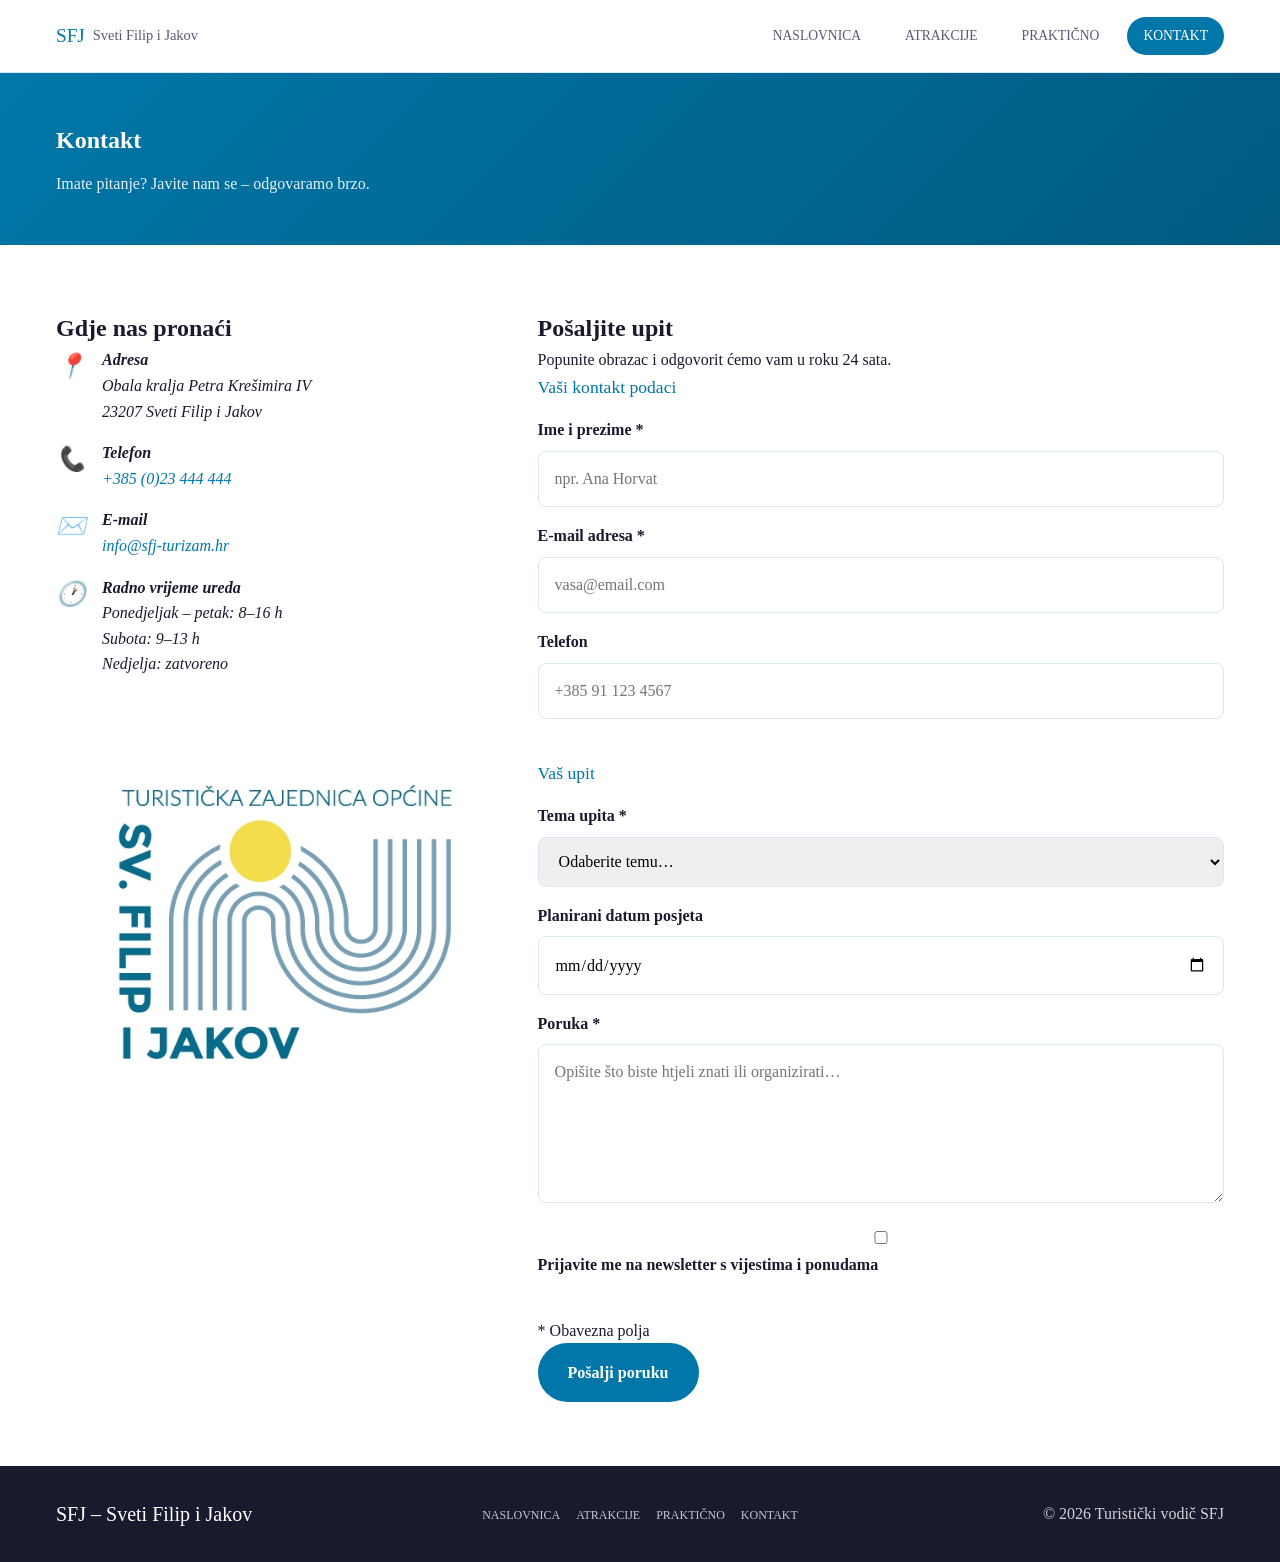
==== kontakt.html @ 4f125524 "Add files via upload Uploadanje koda iz vscodea" ====
<!DOCTYPE html>
<html lang="hr">
<head>
  <meta charset="UTF-8">
  <meta name="viewport" content="width=device-width, initial-scale=1.0">
  <meta name="description" content="Kontaktirajte turistički vodič Svetog Filipa i Jakova – pošaljite upit, prijavite se na newsletter ili zatražite personalizirane preporuke.">
  <meta name="author" content="Turistički vodič SFJ">
  <meta property="og:title" content="Kontakt – Sveti Filip i Jakov">
  <meta property="og:description" content="Pošaljite nam upit ili se prijavite na naš newsletter.">
  <meta property="og:image" content="img/og-preview.jpg">
  <meta property="og:type" content="website">
  <link rel="icon" href="img/favicon.ico">
  <title>Kontakt – Sveti Filip i Jakov</title>
  <link rel="stylesheet" href="css/style.css">
</head>
<body>

  <header class="site-header">
    <div class="container header-inner">
      <a href="index.html" class="logo" aria-label="Sveti Filip i Jakov – povratak na naslovnicu">
        <span class="logo-accent">SFJ</span>
        <span class="logo-text">Sveti Filip i Jakov</span>
      </a>

      <input type="checkbox" id="nav-toggle" class="nav-toggle" aria-hidden="true">
      <label for="nav-toggle" class="hamburger" aria-label="Otvori/zatvori izbornik">
        <span></span><span></span><span></span>
      </label>

      <nav class="main-nav" aria-label="Glavna navigacija">
        <ul>
          <li><a href="index.html" >Naslovnica</a></li>
          <li><a href="mjesta.html" >Atrakcije</a></li>
          <li><a href="prakticno.html" >Praktično</a></li>
          <li><a href="kontakt.html" class="active" aria-current="page">Kontakt</a></li>
        </ul>
      </nav>
    </div>
  </header>

  <main id="main-content">

    <section class="page-hero" aria-label="Zaglavlje stranice">
      <div class="container">
        <h1>Kontakt</h1>
        <p class="page-subtitle">Imate pitanje? Javite nam se – odgovaramo brzo.</p>
      </div>
    </section>

    <section class="section" aria-labelledby="kontakt-form-heading">
      <div class="container contact-layout">

        <div class="contact-info">
          <h2 id="kontakt-info-heading">Gdje nas pronaći</h2>
          <address>
            <div class="contact-detail">
              <span class="contact-icon" aria-hidden="true">📍</span>
              <div>
                <strong>Adresa</strong>
                <p>Obala kralja Petra Krešimira IV<br>23207 Sveti Filip i Jakov</p>
              </div>
            </div>
            <div class="contact-detail">
              <span class="contact-icon" aria-hidden="true">📞</span>
              <div>
                <strong>Telefon</strong>
                <p><a href="tel:+385234444444">+385 (0)23 444 444</a></p>
              </div>
            </div>
            <div class="contact-detail">
              <span class="contact-icon" aria-hidden="true">✉️</span>
              <div>
                <strong>E-mail</strong>
                <p><a href="mailto:info@sfj-turizam.hr">info@sfj-turizam.hr</a></p>
              </div>
            </div>
            <div class="contact-detail">
              <span class="contact-icon" aria-hidden="true">🕐</span>
              <div>
                <strong>Radno vrijeme ureda</strong>
                <p>Ponedjeljak – petak: 8–16 h<br>Subota: 9–13 h<br>Nedjelja: zatvoreno</p>
              </div>
            </div>
          </address>

          <div class="contact-img-wrap">
            <img src="img/ured.jpg" alt="Turistički ured Svetog Filipa i Jakova" loading="lazy">
          </div>
        </div>

        <div class="contact-form-wrap">
          <h2 id="kontakt-form-heading">Pošaljite upit</h2>
          <p>Popunite obrazac i odgovorit ćemo vam u roku 24 sata.</p>

          <form class="contact-form" novalidate>
            <fieldset>
              <legend>Vaši kontakt podaci</legend>

              <div class="form-group">
                <label for="ime">Ime i prezime <span class="required-mark" aria-hidden="true">*</span></label>
                <input
                  type="text"
                  id="ime"
                  name="ime"
                  autocomplete="name"
                  required
                  placeholder="npr. Ana Horvat"
                  aria-required="true"
                >
              </div>

              <div class="form-group">
                <label for="email">E-mail adresa <span class="required-mark" aria-hidden="true">*</span></label>
                <input
                  type="email"
                  id="email"
                  name="email"
                  autocomplete="email"
                  required
                  placeholder="vasa@email.com"
                  aria-required="true"
                >
              </div>

              <div class="form-group">
                <label for="telefon">Telefon</label>
                <input
                  type="tel"
                  id="telefon"
                  name="telefon"
                  autocomplete="tel"
                  placeholder="+385 91 123 4567"
                >
              </div>
            </fieldset>

            <fieldset>
              <legend>Vaš upit</legend>

              <div class="form-group">
                <label for="tema">Tema upita <span class="required-mark" aria-hidden="true">*</span></label>
                <select id="tema" name="tema" required aria-required="true">
                  <option value="" disabled selected>Odaberite temu…</option>
                  <option value="smjestaj">Smještaj i rezervacije</option>
                  <option value="atrakcije">Atrakcije i aktivnosti</option>
                  <option value="prijevoz">Prijevoz i dostupnost</option>
                  <option value="dogadjaji">Događaji i festivali</option>
                  <option value="ostalo">Ostalo</option>
                </select>
              </div>

              <div class="form-group">
                <label for="datum">Planirani datum posjeta</label>
                <input
                  type="date"
                  id="datum"
                  name="datum"
                  min="2026-01-01"
                >
              </div>

              <div class="form-group">
                <label for="poruka">Poruka <span class="required-mark" aria-hidden="true">*</span></label>
                <textarea
                  id="poruka"
                  name="poruka"
                  rows="5"
                  required
                  aria-required="true"
                  placeholder="Opišite što biste htjeli znati ili organizirati…"
                ></textarea>
              </div>

              <div class="form-group form-group--checkbox">
                <input type="checkbox" id="newsletter" name="newsletter">
                <label for="newsletter">Prijavite me na newsletter s vijestima i ponudama</label>
              </div>
            </fieldset>

            <p class="required-note"><span aria-hidden="true">*</span> Obavezna polja</p>

            <button type="submit" class="btn btn-primary btn--full">Pošalji poruku</button>
          </form>
        </div>

      </div>
    </section>

  </main>

  <footer class="site-footer">
    <div class="container footer-inner">
      <p class="footer-brand">SFJ – Sveti Filip i Jakov</p>
      <nav aria-label="Footer navigacija">
        <ul class="footer-nav">
          <li><a href="index.html">Naslovnica</a></li>
          <li><a href="mjesta.html">Atrakcije</a></li>
          <li><a href="prakticno.html">Praktično</a></li>
          <li><a href="kontakt.html">Kontakt</a></li>
        </ul>
      </nav>
      <p class="footer-copy">© 2026 Turistički vodič SFJ</p>
    </div>
  </footer>

</body>
</html>
---- css/style.css ----
﻿:root {
  --color-sea: #0077a8;
  --color-sea-dark: #005a80;
  --color-sand: #f5efe6;
  --color-stone: #8b7355;
  --color-text: #1a1a2e;
  --color-muted: #5a5a72;
  --color-white: #ffffff;
  --color-border: #d8e8f0;
  --color-accent: #e85d04;
  --font-display: 'Playfair Display', Georgia, serif;
  --font-body: 'Source Serif 4', Georgia, serif;
  --radius: 8px;
  --radius-full: 9999px;
  --max-width: 1200px;
}

* {
  box-sizing: border-box;
  margin: 0;
  padding: 0;
}

html, body {
  width: 100%;
}

body {
  font-family: var(--font-body);
  font-size: 1rem;
  line-height: 1.6;
  color: var(--color-text);
  background: var(--color-white);
}

img {
  max-width: 100%;
  height: auto;
  display: block;
}

a {
  color: var(--color-sea);
  text-decoration: none;
}

ul {
  list-style: none;
}

button,
input,
select,
textarea {
  font: inherit;
}

.container {
  max-width: var(--max-width);
  margin: 0 auto;
  padding: 0 1rem;
}

.section {
  padding: 4rem 0;
}

.bg-light {
  background: var(--color-sand);
}

.site-header {
  position: sticky;
  top: 0;
  z-index: 10;
  background: var(--color-white);
  border-bottom: 1px solid var(--color-border);
}

.header-inner {
  display: flex;
  align-items: center;
  justify-content: space-between;
  min-height: 72px;
}

.logo {
  display: flex;
  align-items: center;
  gap: 0.5rem;
  font-family: var(--font-display);
  font-size: 1.2rem;
  color: var(--color-sea);
}

.logo-text {
  display: none;
  color: var(--color-muted);
  font-size: 0.9rem;
}

@media (min-width: 480px) {
  .logo-text {
    display: block;
  }
}

.main-nav ul {
  display: flex;
  gap: 0.75rem;
  flex-wrap: wrap;
}

.main-nav a {
  display: block;
  padding: 0.5rem 1rem;
  border-radius: var(--radius-full);
  color: var(--color-muted);
  text-transform: uppercase;
  font-size: 0.85rem;
  transition: background 0.2s ease, color 0.2s ease;
}

.main-nav a:hover,
.main-nav a.active {
  background: var(--color-sea);
  color: var(--color-white);
}

.nav-toggle {
  display: none;
}

.hamburger {
  display: none;
  flex-direction: column;
  align-items: center;
  justify-content: center;
  gap: 5px;
  width: 40px;
  height: 40px;
  border: 2px solid var(--color-border);
  border-radius: var(--radius);
  background: none;
  cursor: pointer;
}

.hamburger span {
  width: 20px;
  height: 2px;
  background: var(--color-text);
  display: block;
}

@media (max-width: 767px) {
  .hamburger {
    display: flex;
  }

  .main-nav {
    display: none;
    position: absolute;
    top: 72px;
    left: 0;
    right: 0;
    background: var(--color-white);
    border-bottom: 1px solid var(--color-border);
    padding: 1rem;
  }

  .nav-toggle:checked + .hamburger + .main-nav {
    display: block;
  }

  .main-nav ul {
    flex-direction: column;
    gap: 0.75rem;
  }

  .main-nav a {
    width: 100%;
    padding: 0.75rem 1rem;
  }
}

.btn {
  display: inline-block;
  padding: 0.9rem 1.75rem;
  border-radius: var(--radius-full);
  font-weight: 700;
  transition: transform 0.2s ease, background 0.2s ease, color 0.2s ease;
}

.btn-primary {
  background: var(--color-sea);
  color: var(--color-white);
  border: 2px solid var(--color-sea);
}

.btn-primary:hover {
  background: var(--color-sea-dark);
  transform: translateY(-2px);
}

.btn-outline {
  background: transparent;
  border: 2px solid var(--color-sea);
  color: var(--color-sea);
}

.btn-outline:hover {
  background: var(--color-sea);
  color: var(--color-white);
}

.cta-section .btn-outline {
  border-color: rgba(255, 255, 255, 0.85);
  color: rgba(255, 255, 255, 0.95);
}

.cta-section .btn-outline:hover {
  background: rgba(255, 255, 255, 0.95);
  color: var(--color-sea-dark);
}

.hero {
  position: relative;
  min-height: 85vh;
  display: flex;
  align-items: center;
  overflow: hidden;
}

.hero-bg {
  position: absolute;
  inset: 0;
  background-image: url('../img/hero.jpg');
  background-size: cover;
  background-position: center;
  background-attachment: fixed;
}

.hero-overlay {
  position: absolute;
  inset: 0;
  background: linear-gradient(135deg, rgba(0, 30, 60, 0.8), rgba(0, 119, 168, 0.5));
}

.hero-content {
  position: relative;
  z-index: 1;
  padding: 3rem 0;
  max-width: 700px;
  color: var(--color-white);
}

.hero-eyebrow {
  font-size: 0.85rem;
  letter-spacing: 0.15em;
  text-transform: uppercase;
  color: rgba(255, 255, 255, 0.9);
  margin-bottom: 1rem;
}

.hero h1 {
  font-family: var(--font-display);
  font-size: clamp(2.5rem, 6vw, 4.5rem);
  line-height: 1.05;
  margin-bottom: 1.5rem;
}

.hero-subtitle {
  font-size: 1.1rem;
  margin-bottom: 1.75rem;
  max-width: 40rem;
  color: rgba(255, 255, 255, 0.9);
}

.intro-grid {
  display: grid;
  gap: 2rem;
}

@media (min-width: 768px) {
  .intro-grid {
    grid-template-columns: 1fr 1fr;
  }
}

.intro-text h2 {
  font-size: 2rem;
  margin-bottom: 1rem;
}

.intro-stats {
  display: grid;
  gap: 1rem;
  grid-template-columns: 1fr 1fr;
}

.stat-card {
  background: var(--color-sea-light);
  border: 1px solid var(--color-border);
  border-radius: var(--radius);
  padding: 1.25rem;
  text-align: center;
}

.stat-number {
  font-family: var(--font-display);
  font-size: 2rem;
  color: var(--color-sea);
  margin-bottom: 0.25rem;
}

.stat-label {
  font-size: 0.75rem;
  color: var(--color-muted);
  text-transform: uppercase;
  letter-spacing: 0.08em;
}

.card-grid {
  display: grid;
  gap: 1.5rem;
}

@media (min-width: 600px) {
  .card-grid {
    grid-template-columns: 1fr 1fr;
  }
}

@media (min-width: 900px) {
  .card-grid {
    grid-template-columns: 1fr 1fr 1fr;
  }
}

.card {
  background: var(--color-white);
  border-radius: var(--radius);
  overflow: hidden;
  border: 1px solid var(--color-border);
  transition: transform 0.2s ease, box-shadow 0.2s ease;
}

.card:hover {
  transform: translateY(-4px);
  box-shadow: 0 10px 25px rgba(0, 0, 0, 0.08);
}

.card-img-wrap {
  background: var(--color-sea-light);
  overflow: hidden;
}

.card-img-wrap img {
  width: 100%;
  height: auto;
  display: block;
}

.card-badge {
  position: absolute;
  top: 1rem;
  left: 1rem;
  background: var(--color-sea);
  color: var(--color-white);
  padding: 0.35rem 0.75rem;
  border-radius: var(--radius-full);
  font-size: 0.75rem;
  text-transform: uppercase;
  letter-spacing: 0.08em;
}

.card-body {
  padding: 1.25rem;
}

.card-body h3 {
  margin-bottom: 0.75rem;
}

.card-link {
  display: inline-block;
  margin-top: 1rem;
  color: var(--color-sea);
  font-weight: 700;
}

.cta-section {
  background: linear-gradient(135deg, var(--color-sea), var(--color-sea-dark));
  color: var(--color-white);
}

.cta-inner {
  text-align: center;
  max-width: 640px;
  margin: 0 auto;
  padding: 4rem 0;
}

.cta-inner h2 {
  margin-bottom: 1rem;
}

.cta-inner p {
  color: rgba(255, 255, 255, 0.9);
  margin-bottom: 2rem;
}

.cta-buttons {
  display: flex;
  flex-wrap: wrap;
  justify-content: center;
  gap: 1rem;
}

.page-hero {
  padding: 3rem 0;
  background: linear-gradient(135deg, var(--color-sea), var(--color-sea-dark));
  color: var(--color-white);
}

.page-hero h1 {
  margin-bottom: 0.75rem;
}

.page-subtitle {
  color: rgba(255, 255, 255, 0.9);
}

.attraction-feature,
.info-grid,
.tips-grid,
.contact-layout {
  display: grid;
  gap: 1.5rem;
}

@media (min-width: 768px) {
  .attraction-feature {
    grid-template-columns: 1fr 1fr;
  }
}

@media (min-width: 900px) {
  .info-grid {
    grid-template-columns: repeat(4, 1fr);
  }

  .tips-grid {
    grid-template-columns: repeat(3, 1fr);
  }

  .contact-layout {
    grid-template-columns: 1fr 1.5fr;
  }
}

.attraction-feature-img,
.info-card,
.tip,
.contact-form-wrap {
  border-radius: var(--radius);
  background: var(--color-white);
}

.attraction-feature-img {
  overflow: hidden;
}

.attraction-feature-img img {
  width: 100%;
  height: auto;
  display: block;
}

.info-card,
.tip {
  border: 1px solid var(--color-border);
  padding: 1.5rem;
  background: var(--color-sand);
}

.tip2 {
  border: 1px solid var(--color-border);
  padding: 1.5rem;
  background: var(--color-white);
}

.info-card-icon,
.tip-icon {
  font-size: 2rem;
  margin-bottom: 1rem;
}

.table-wrap {
  overflow-x: auto;
  border: 1px solid var(--color-border);
  border-radius: var(--radius);
  background: var(--color-white);
}

table {
  width: 100%;
  border-collapse: collapse;
}

th,
td {
  padding: 1rem;
  border-bottom: 1px solid var(--color-border);
  text-align: left;
}

th {
  background: var(--color-sea);
  color: var(--color-white);
}

tr:nth-child(even) td {
  background: var(--color-sand);
}

.contact-form fieldset {
  border: none;
  margin-bottom: 1.5rem;
}

.contact-form legend {
  font-family: var(--font-display);
  font-size: 1.1rem;
  color: var(--color-sea);
  margin-bottom: 1rem;
}

.form-group {
  margin-bottom: 1rem;
}

.form-group label {
  display: block;
  margin-bottom: 0.5rem;
  font-weight: 700;
}

.form-group input,
.form-group select,
.form-group textarea {
  width: 100%;
  padding: 0.9rem 1rem;
  border: 1px solid var(--color-border);
  border-radius: var(--radius);
}

.form-group textarea {
  min-height: 120px;
  resize: vertical;
}

.contact-detail {
  display: flex;
  gap: 1rem;
  margin-bottom: 1rem;
}

.contact-icon {
  font-size: 1.5rem;
  flex-shrink: 0;
}

.site-footer {
  background: var(--color-text);
  color: rgba(255, 255, 255, 0.8);
  padding: 2rem 0;
}

.footer-inner {
  display: grid;
  gap: 1rem;
  text-align: center;
}

@media (min-width: 768px) {
  .footer-inner {
    grid-template-columns: 1fr auto 1fr;
    align-items: center;
    text-align: left;
  }

  .footer-copy {
    text-align: right;
  }
}

.footer-brand {
  font-family: var(--font-display);
  font-size: 1.25rem;
  color: var(--color-white);
}

.footer-nav {
  display: flex;
  flex-wrap: wrap;
  justify-content: center;
  gap: 0.75rem 1rem;
}

.footer-nav a {
  color: rgba(255, 255, 255, 0.75);
  text-transform: uppercase;
  font-size: 0.75rem;
}

.footer-nav a:hover {
  color: var(--color-white);
}
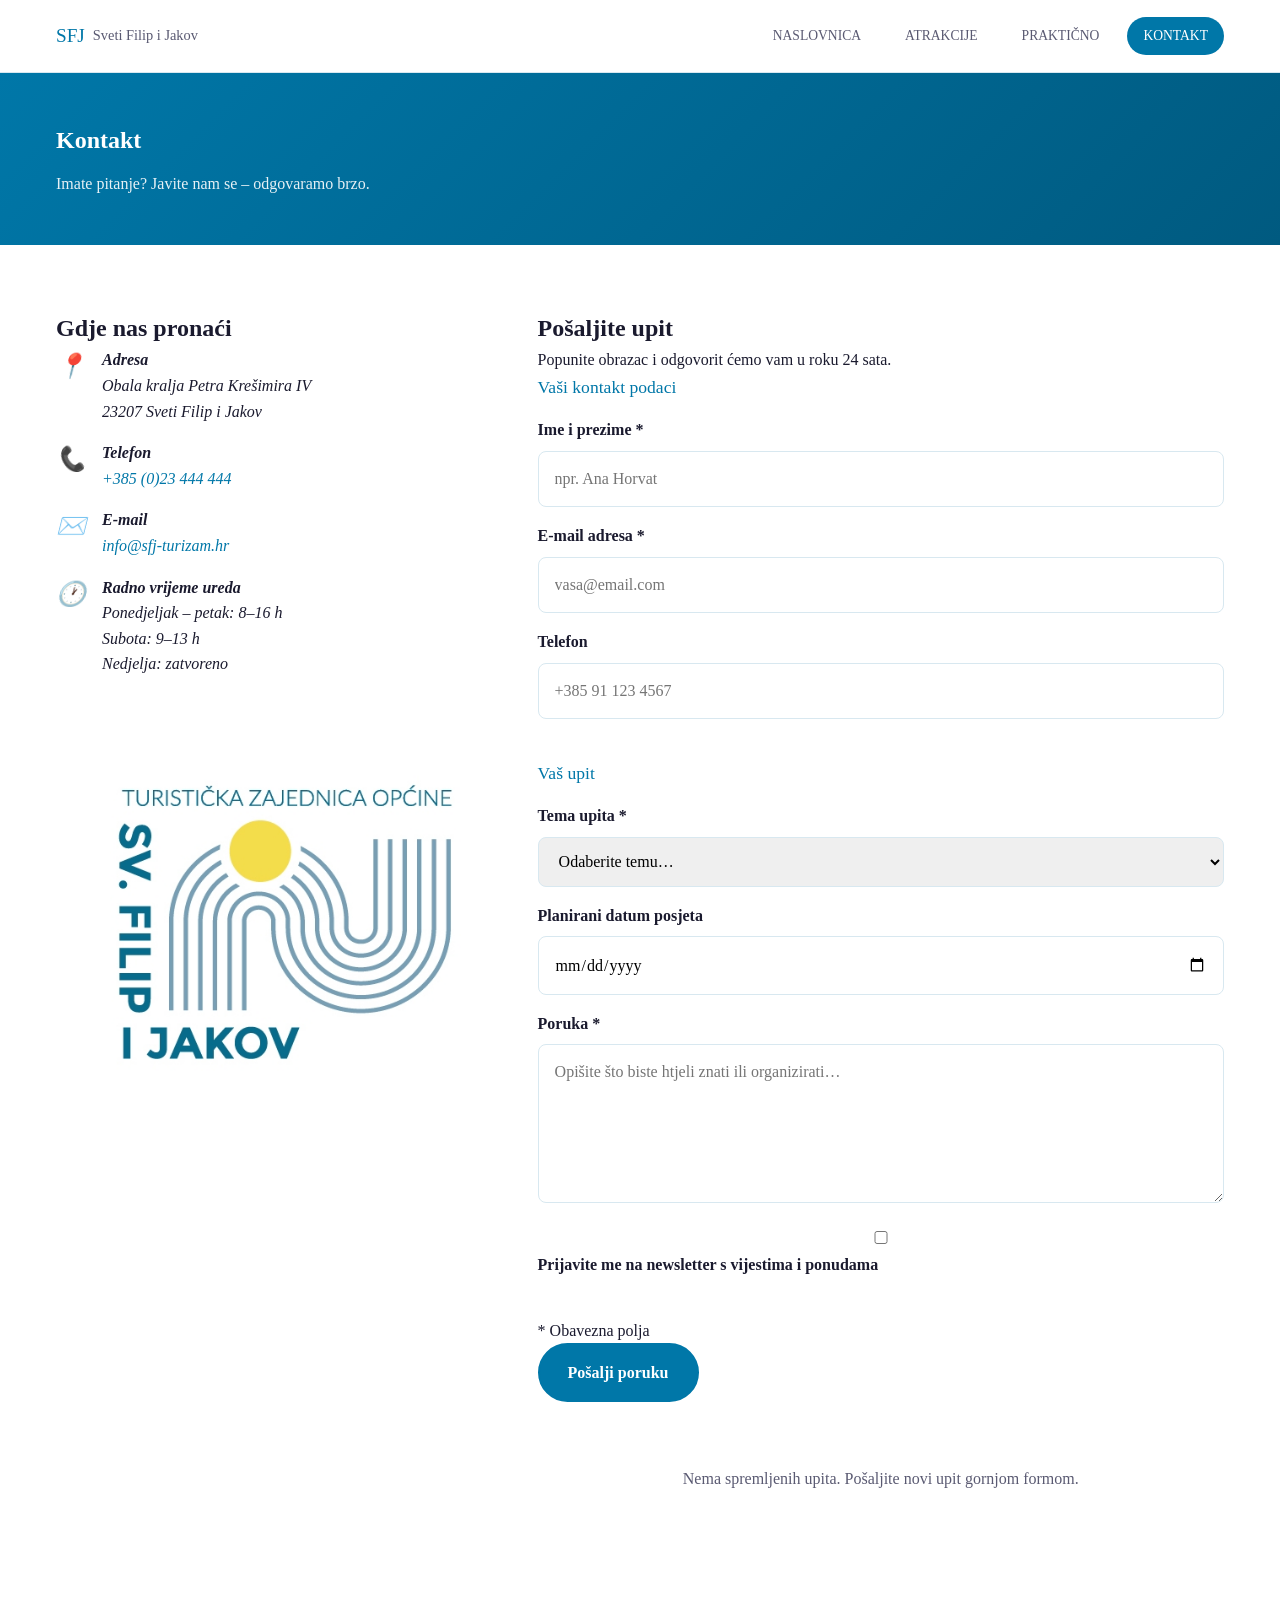
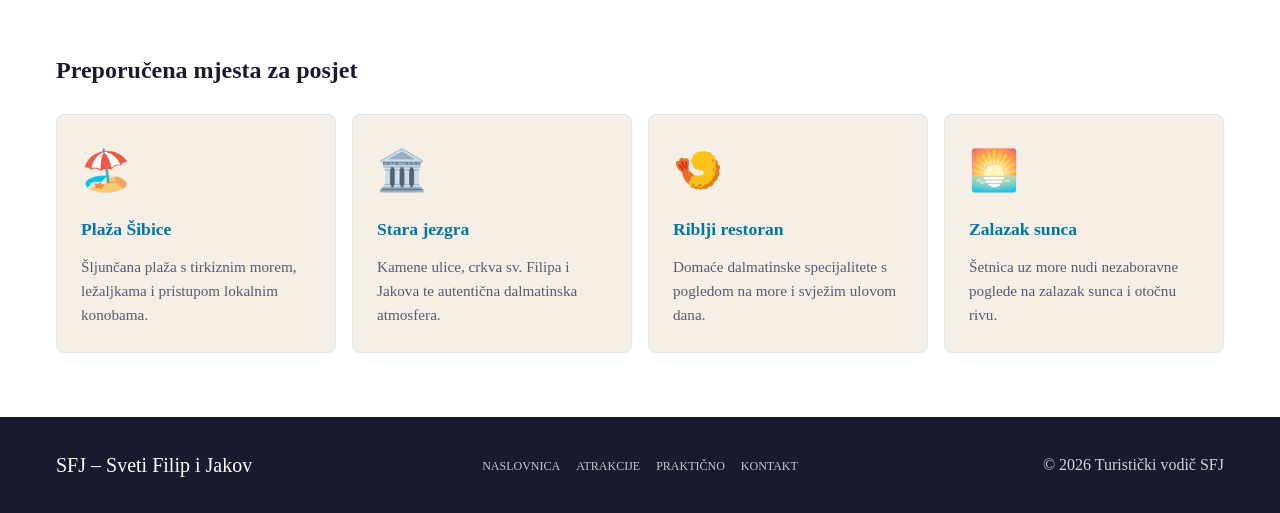
==== commit e0fce591: "Dodan JS" ====
--- a/kontakt.html
+++ b/kontakt.html
@@ -92,7 +92,7 @@
           <h2 id="kontakt-form-heading">Pošaljite upit</h2>
           <p>Popunite obrazac i odgovorit ćemo vam u roku 24 sata.</p>
 
-          <form class="contact-form" novalidate>
+          <form id="contact-form" class="contact-form" novalidate>
             <fieldset>
               <legend>Vaši kontakt podaci</legend>
 
@@ -180,9 +180,21 @@
             <p class="required-note"><span aria-hidden="true">*</span> Obavezna polja</p>
 
             <button type="submit" class="btn btn-primary btn--full">Pošalji poruku</button>
+            <div id="form-message" class="form-message" role="alert" aria-live="polite"></div>
           </form>
+
+          <div id="queries-container" aria-labelledby="queries-heading" style="margin-top: 2rem;"></div>
         </div>
 
+      </div>
+    </section>
+
+    <section class="section" aria-labelledby="preporuke-heading">
+      <div class="container">
+        <h2 id="preporuke-heading">Preporučena mjesta za posjet</h2>
+        <div id="recommendations-container" style="display: grid; gap: 1rem; margin-top: 1.5rem;">
+          <p style="color: var(--color-muted);">📍 Učitavanje preporuka...</p>
+        </div>
       </div>
     </section>
 
@@ -203,5 +215,6 @@
     </div>
   </footer>
 
+  <script type="module" src="js/app.js"></script>
 </body>
 </html>
--- a/css/style.css
+++ b/css/style.css
@@ -55,6 +55,15 @@
   font: inherit;
 }
 
+button:focus,
+input:focus,
+select:focus,
+textarea:focus,
+a:focus {
+  outline: 2px solid var(--color-stone);
+  outline-offset: 2px;
+}
+
 .container {
   max-width: var(--max-width);
   margin: 0 auto;
@@ -99,7 +108,7 @@
   font-size: 0.9rem;
 }
 
-@media (min-width: 480px) {
+@media (min-width: 1024px) {
   .logo-text {
     display: block;
   }
@@ -152,7 +161,7 @@
   display: block;
 }
 
-@media (max-width: 767px) {
+@media (min-width: 375px) and (max-width: 1023px) {
   .hamburger {
     display: flex;
   }
@@ -181,6 +190,11 @@
     width: 100%;
     padding: 0.75rem 1rem;
   }
+
+  .hero-content {
+    text-align: center;
+    margin: 0 auto;
+  }
 }
 
 .btn {
@@ -281,7 +295,7 @@
   gap: 2rem;
 }
 
-@media (min-width: 768px) {
+@media (min-width: 1024px) {
   .intro-grid {
     grid-template-columns: 1fr 1fr;
   }
@@ -325,13 +339,7 @@
   gap: 1.5rem;
 }
 
-@media (min-width: 600px) {
-  .card-grid {
-    grid-template-columns: 1fr 1fr;
-  }
-}
-
-@media (min-width: 900px) {
+@media (min-width: 1024px) {
   .card-grid {
     grid-template-columns: 1fr 1fr 1fr;
   }
@@ -439,13 +447,11 @@
   gap: 1.5rem;
 }
 
-@media (min-width: 768px) {
+@media (min-width: 1024px) {
   .attraction-feature {
     grid-template-columns: 1fr 1fr;
   }
-}
-
-@media (min-width: 900px) {
+
   .info-grid {
     grid-template-columns: repeat(4, 1fr);
   }
@@ -583,7 +589,7 @@
   text-align: center;
 }
 
-@media (min-width: 768px) {
+@media (min-width: 1024px) {
   .footer-inner {
     grid-template-columns: 1fr auto 1fr;
     align-items: center;
